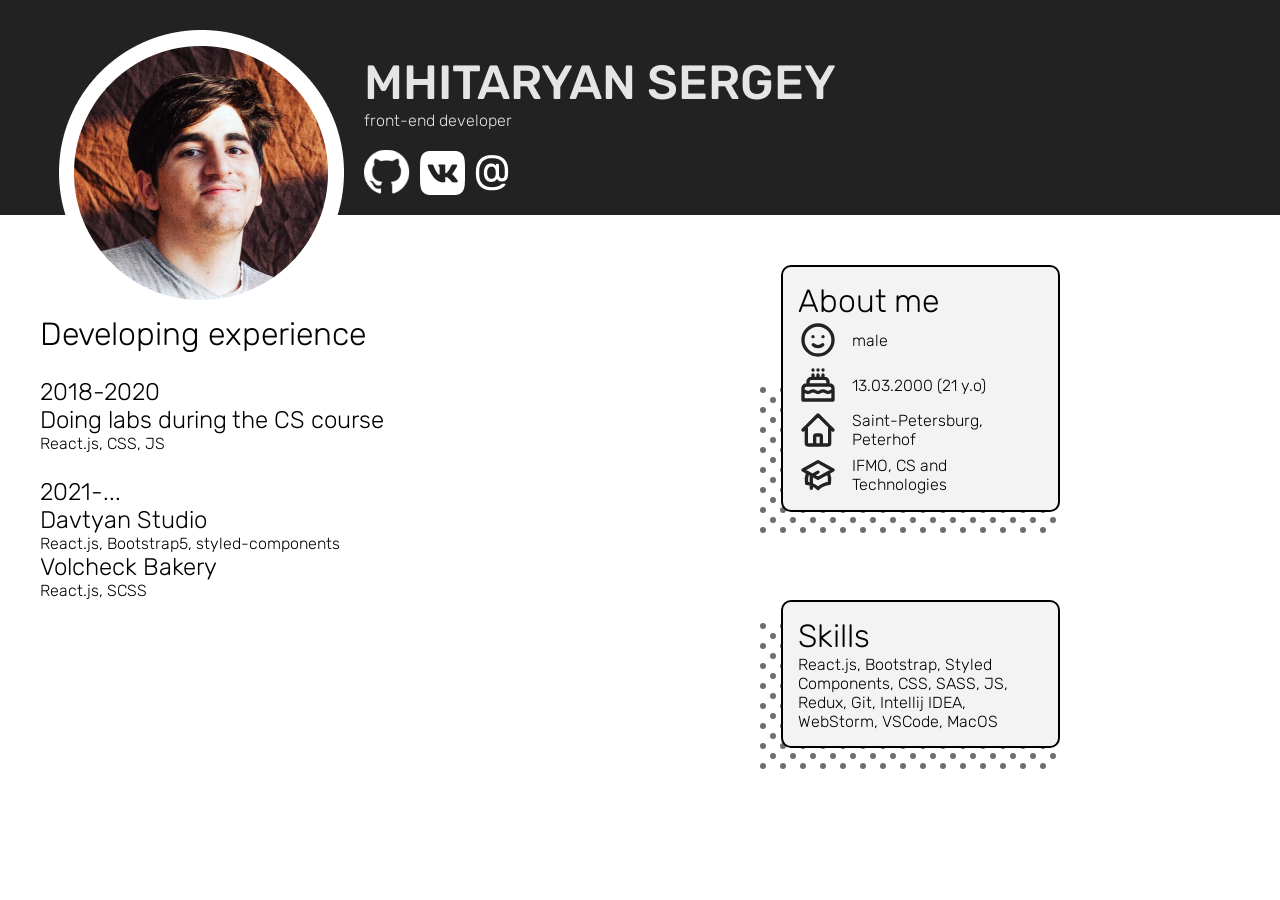
==== index.html @ d1ea2cc3 "refactor" ====
<head>
    <title>My portfolio</title>
    <meta charset="UTF-8">
    <meta name="viewport" content="width=device-width, initial-scale=1">
    <link rel="stylesheet" type="text/css" href="src/index.css">
</head>
<body>
<div class="header">
    <div class="container">
        <div class="avatar">
            <img alt="profilePic" src="src/res/pics/photo.png">
        </div>

        <div class="info">
            <div class="surname">
                MHITARYAN SERGEY
            </div>
            <div>
                front-end developer
            </div>
            <div class="social">
                <a href="https://github.com/jenkeyx">
                    <img alt="git icon" src="src/res/pics/icons/social/git.png" >
                </a>
                <a href="https://vk.com/jenkeyx">
                    <img alt="vk icon" src="src/res/pics/icons/social/vk.png">
                </a>
                <a href="mailto:megas1200812@ya.ru">
                    <img alt="mail icon" src="src/res/pics/icons/social/mail.png">
                </a>
            </div>
        </div>
    </div>
</div>

<div class="main">
    <div class="developing">
        <div class="label">
            Developing experience
        </div>
        <div class="chapter">
            <div class="period">2018-2020</div>
            <div class="projectName">Doing labs during the CS course</div>
            <div>React.js, CSS, JS</div>
        </div>
        <div class="chapter">
            <div class="period">2021-...</div>
            <div class="projectName">Davtyan Studio</div>
            <div>React.js, Bootstrap5, styled-components</div>
            <div class="projectName">Volcheck Bakery</div>
            <div>React.js, SCSS</div>
        </div>
    </div>
    <div class="about">
        <div class="card">
            <div class="label">About me</div>
            <div class="content">
                <div><img class="pictogram" alt="gender icon" src="src/res/pics/icons/pictograms/male.svg"></div>
                <div>male</div>
                <div><img class="pictogram" alt="cake icon" src="src/res/pics/icons/pictograms/cake.svg"></div>
                <div>13.03.2000 (21 y.o)</div>
                <div><img class="pictogram" alt="cake icon" src="src/res/pics/icons/pictograms/home.svg"></div>
                <div>Saint-Petersburg, Peterhof</div>
                <div><img class="pictogram" alt="cake icon" src="src/res/pics/icons/pictograms/academic-cap.svg"></div>
                <div>IFMO, CS and Technologies</div>
            </div>
        </div>
        <svg/>
    </div>
    <div class="skills">
        <div class="card">
            <div class="label"> Skills</div>
            <div class="content">
                React.js, Bootstrap, Styled Components, CSS, SASS, JS, Redux, Git, Intellij IDEA, WebStorm, VSCode,
                MacOS
            </div>
        </div>
        <svg/>
    </div>
</div>
</body>
---- src/index.css ----
* {
  margin: 0;
  font-size: 16px;
}

body {
  background-color: #FFFFFF;
  font-family: Rubik, sans-serif;
}
body .label {
  font-size: 2rem;
}

.header {
  padding-top: 30px;
  background: #222222;
  color: #E5E5E5;
}
.header .container {
  padding-left: 3%;
  max-width: 1200px;
  display: flex;
  margin: 0 auto;
}
@media (max-width: 600px) {
  .header .container {
    flex-direction: column;
    padding-left: 5%;
    padding-right: 5%;
  }
  .header .container .avatar {
    margin: 0 auto;
  }
  .header .container .info {
    display: flex;
    flex-direction: column;
    align-items: center;
    padding-left: 0;
    width: 100%;
  }
  .header .container .info .surname {
    text-align: center;
  }
}
.header .avatar {
  margin-bottom: -100px;
}
.header .info {
  padding-left: 20px;
  align-self: flex-end;
}
.header .info .surname {
  font-weight: 500;
  font-size: 3rem;
}
.header .info .social {
  display: flex;
  align-items: center;
  justify-items: center;
  padding-top: 20px;
  padding-bottom: 20px;
}
.header .info .social a {
  padding-right: 10px;
}

.main {
  margin: 0 auto;
  padding-left: 3%;
  padding-right: 3%;
  max-width: 1200px;
  background: #FFFFFF;
  padding-top: 50px;
  display: grid;
}
@media (min-width: 769px) {
  .main {
    grid-template-columns: 60% 40%;
    grid-template-areas: "developing about" "developing skills";
  }
}
@media (max-width: 768px) {
  .main {
    grid-template-columns: 60% 40%;
    grid-template-areas: "about skills" "developing developing";
  }
}
@media (max-width: 600px) {
  .main {
    grid-template-areas: "about about" "developing developing" "skills skills";
  }
}
@media (min-width: 600px) and (max-width: 768px) {
  .main {
    padding-top: 70px;
  }
}
.main .about {
  max-width: 300px;
  grid-area: about;
}
@media (max-width: 600px) {
  .main .about {
    justify-self: center;
  }
}
.main .about .card {
  position: relative;
  z-index: 2;
  margin-left: 7%;
  background: #F3F3F3;
  border: solid black 2px;
  padding: 5%;
  border-radius: 10px;
}
.main .about svg {
  margin-top: -125px;
  z-index: 1;
  background-color: #ffffff;
  background-image: url("data:image/svg+xml,%3Csvg width='20' height='20' viewBox='0 0 20 20' xmlns='http://www.w3.org/2000/svg'%3E%3Cg fill='%23000000' fill-opacity='0.57' fill-rule='evenodd'%3E%3Ccircle cx='3' cy='3' r='3'/%3E%3Ccircle cx='13' cy='13' r='3'/%3E%3C/g%3E%3C/svg%3E");
  width: 100%;
}
.main .about .content {
  display: grid;
  row-gap: 5px;
  column-gap: 5px;
  grid-template-columns: 20% 70%;
  align-items: center;
  justify-items: left;
}
.main .about .content .pictogram {
  width: 40px;
  height: 40px;
}
.main .skills {
  max-width: 300px;
  grid-area: skills;
}
@media (max-width: 600px) {
  .main .skills {
    justify-self: center;
  }
}
.main .skills .card {
  position: relative;
  z-index: 2;
  margin-left: 7%;
  background: #F3F3F3;
  border: solid black 2px;
  padding: 5%;
  border-radius: 10px;
}
.main .skills svg {
  margin-top: -125px;
  z-index: 1;
  background-color: #ffffff;
  background-image: url("data:image/svg+xml,%3Csvg width='20' height='20' viewBox='0 0 20 20' xmlns='http://www.w3.org/2000/svg'%3E%3Cg fill='%23000000' fill-opacity='0.57' fill-rule='evenodd'%3E%3Ccircle cx='3' cy='3' r='3'/%3E%3Ccircle cx='13' cy='13' r='3'/%3E%3C/g%3E%3C/svg%3E");
  width: 100%;
}
@media (max-width: 600px) {
  .main .skills {
    padding-top: 50px;
  }
}
.main .developing {
  margin-top: 50px;
}
.main .developing .chapter {
  padding-top: 25px;
}
.main .developing .chapter .period {
  font-size: 1.5rem;
}
.main .developing .chapter .projectName {
  font-size: 1.5rem;
}

@font-face {
  font-family: Rubik;
  font-style: normal;
  src: url(res/fonts/rubik_medium.ttf);
  font-weight: 500;
}
@font-face {
  font-family: Rubik;
  font-style: normal;
  src: url(res/fonts/rubik_light.ttf);
  font-weight: 400;
}

/*# sourceMappingURL=index.css.map */
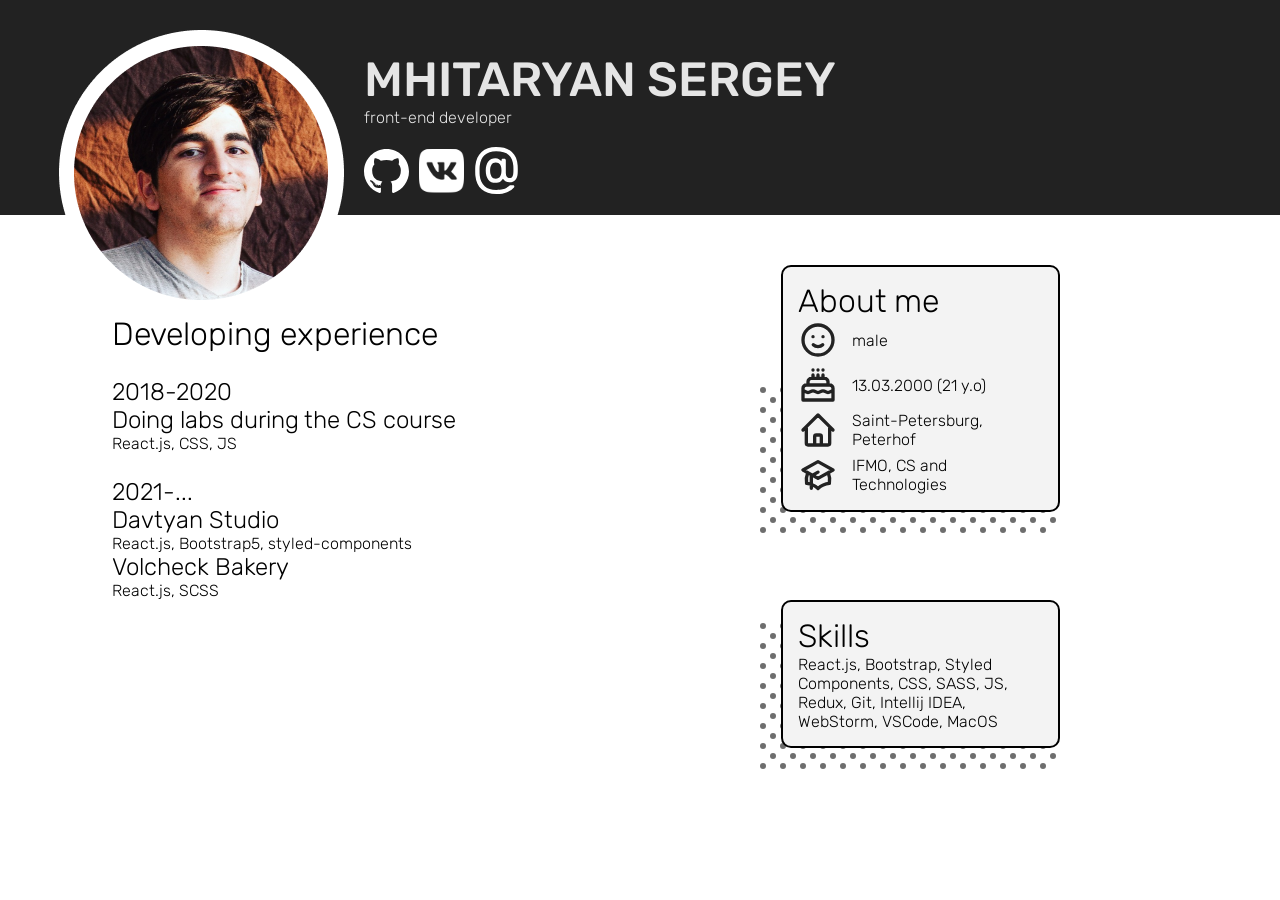
==== commit 9dea431c: "social icons changed on SVG" ====
--- a/index.html
+++ b/index.html
@@ -20,13 +20,13 @@
             </div>
             <div class="social">
                 <a href="https://github.com/jenkeyx">
-                    <img alt="git icon" src="src/res/pics/icons/social/git.png" >
+                    <img alt="git icon" src="src/res/pics/icons/social/git.svg" >
                 </a>
                 <a href="https://vk.com/jenkeyx">
-                    <img alt="vk icon" src="src/res/pics/icons/social/vk.png">
+                    <img alt="vk icon" src="src/res/pics/icons/social/vk.svg">
                 </a>
                 <a href="mailto:megas1200812@ya.ru">
-                    <img alt="mail icon" src="src/res/pics/icons/social/mail.png">
+                    <img alt="mail icon" src="src/res/pics/icons/social/mail.svg">
                 </a>
             </div>
         </div>
--- a/src/index.css
+++ b/src/index.css
@@ -63,6 +63,9 @@
 .header .info .social a {
   padding-right: 10px;
 }
+.header .info .social a img {
+  width: 45px;
+}
 
 .main {
   margin: 0 auto;
@@ -87,6 +90,7 @@
 }
 @media (max-width: 600px) {
   .main {
+    align-items: center;
     grid-template-areas: "about about" "developing developing" "skills skills";
   }
 }
@@ -164,6 +168,7 @@
 }
 .main .developing {
   margin-top: 50px;
+  margin-left: 10%;
 }
 .main .developing .chapter {
   padding-top: 25px;
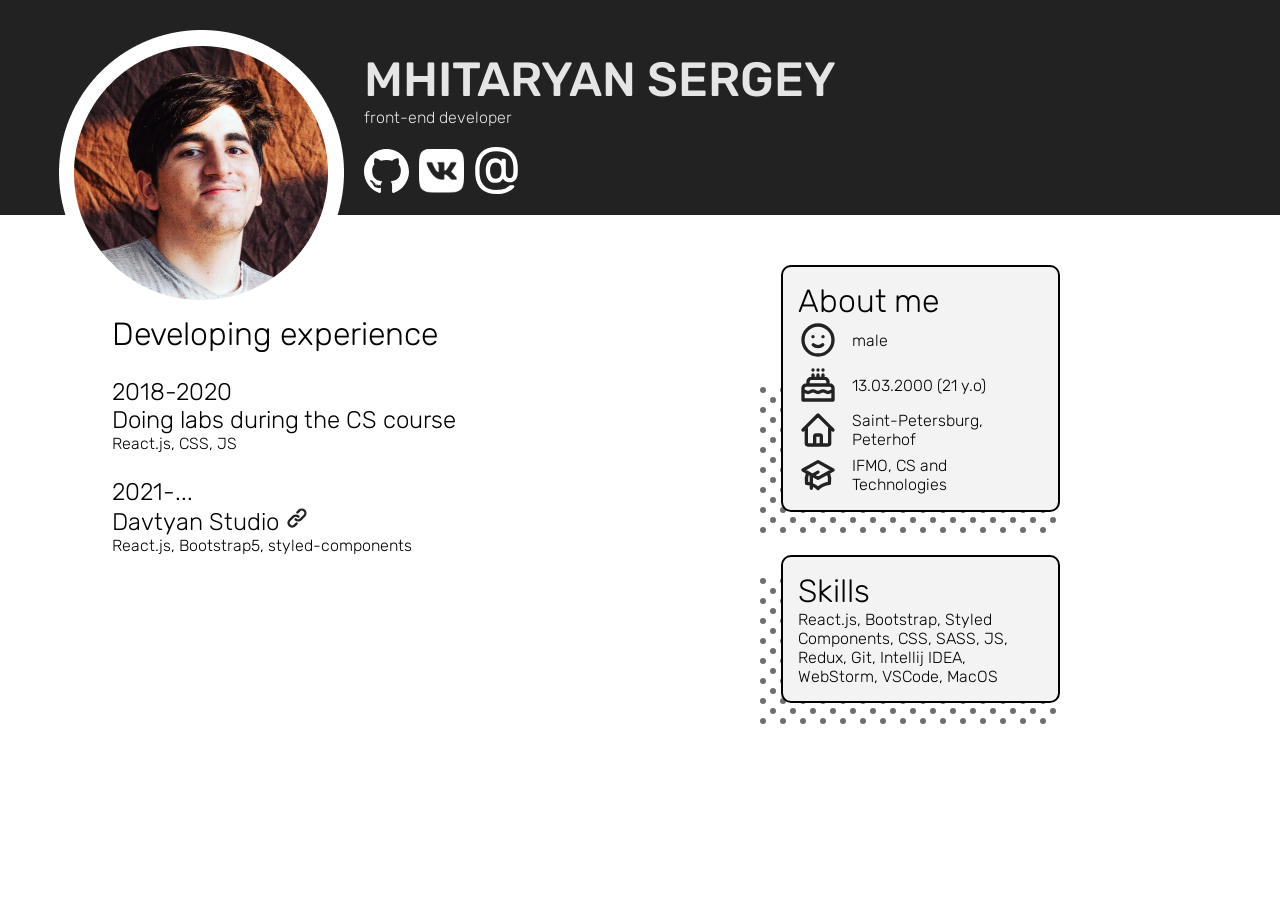
==== commit 926557a7: "link to project added" ====
--- a/index.html
+++ b/index.html
@@ -20,7 +20,7 @@
             </div>
             <div class="social">
                 <a href="https://github.com/jenkeyx">
-                    <img alt="git icon" src="src/res/pics/icons/social/git.svg" >
+                    <img alt="git icon" src="src/res/pics/icons/social/git.svg">
                 </a>
                 <a href="https://vk.com/jenkeyx">
                     <img alt="vk icon" src="src/res/pics/icons/social/vk.svg">
@@ -45,10 +45,12 @@
         </div>
         <div class="chapter">
             <div class="period">2021-...</div>
-            <div class="projectName">Davtyan Studio</div>
+            <div class="projectName"> Davtyan Studio
+                <a href="http://haircut-petergof.ru">
+                    <img alt="visit site" class="link-icon" src="src/res/pics/icons/pictograms/link.svg"/>
+                </a>
+            </div>
             <div>React.js, Bootstrap5, styled-components</div>
-            <div class="projectName">Volcheck Bakery</div>
-            <div>React.js, SCSS</div>
         </div>
     </div>
     <div class="about">
--- a/src/index.css
+++ b/src/index.css
@@ -179,6 +179,9 @@
 .main .developing .chapter .projectName {
   font-size: 1.5rem;
 }
+.main .developing .chapter .projectName .link-icon {
+  width: 1.5rem;
+}
 
 @font-face {
   font-family: Rubik;
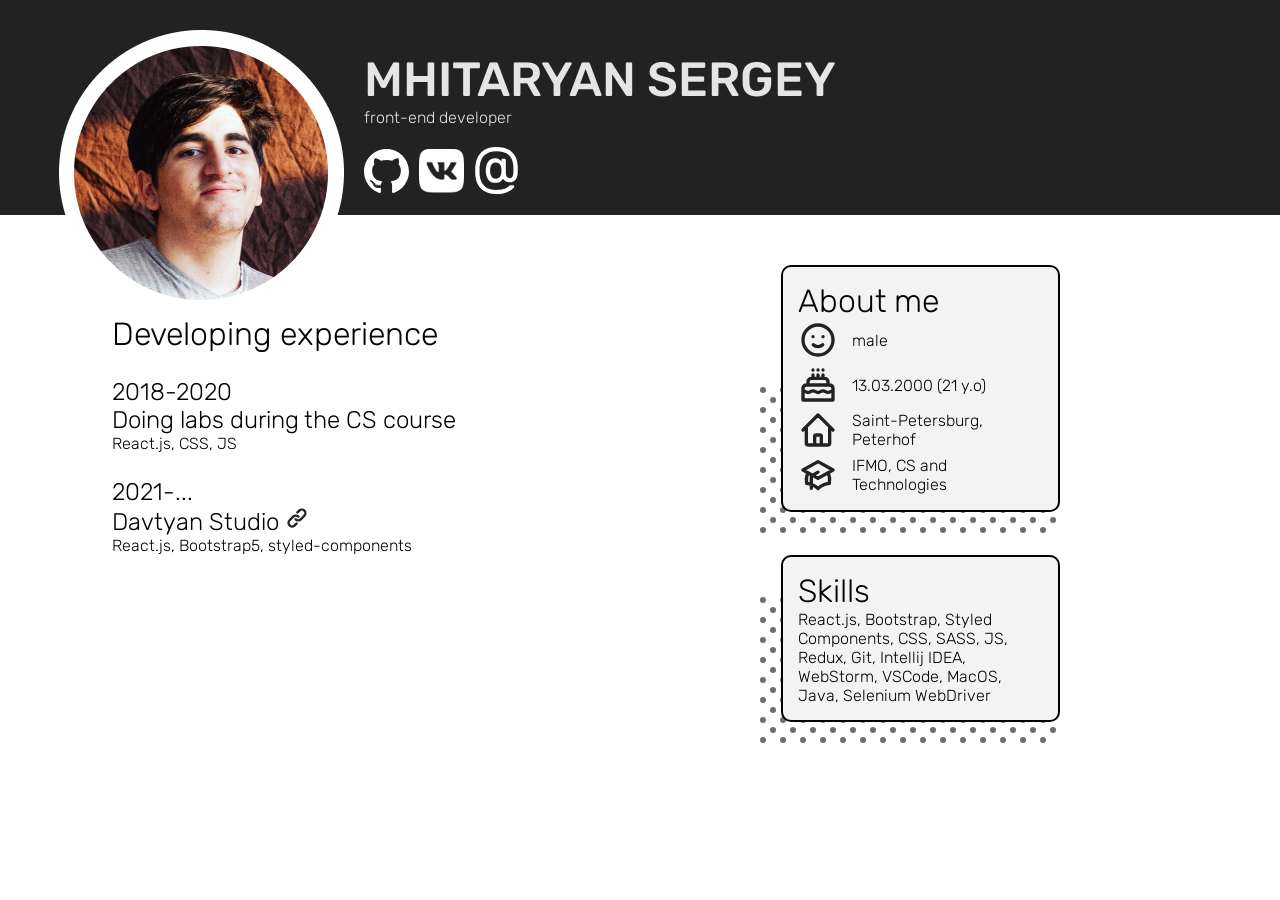
==== commit e79a3c16: "Skills updated" ====
--- a/index.html
+++ b/index.html
@@ -46,7 +46,7 @@
         <div class="chapter">
             <div class="period">2021-...</div>
             <div class="projectName"> Davtyan Studio
-                <a href="http://haircut-petergof.ru">
+                <a href="https://haircut-petergof.ru">
                     <img alt="visit site" class="link-icon" src="src/res/pics/icons/pictograms/link.svg"/>
                 </a>
             </div>
@@ -74,7 +74,7 @@
             <div class="label"> Skills</div>
             <div class="content">
                 React.js, Bootstrap, Styled Components, CSS, SASS, JS, Redux, Git, Intellij IDEA, WebStorm, VSCode,
-                MacOS
+                MacOS, Java, Selenium WebDriver
             </div>
         </div>
         <svg/>
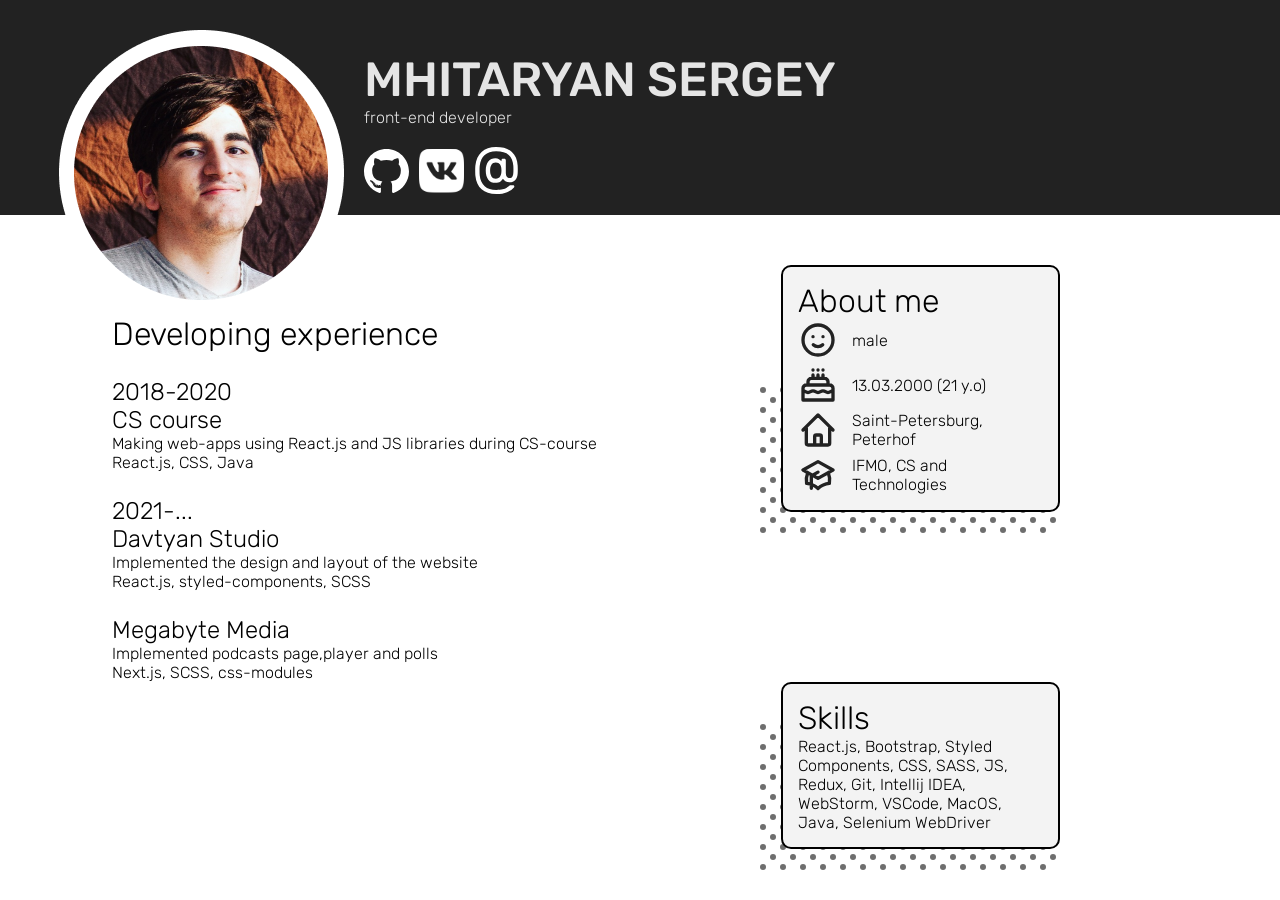
==== commit 229b7f9d: "updated portfolio" ====
--- a/index.html
+++ b/index.html
@@ -40,17 +40,20 @@
         </div>
         <div class="chapter">
             <div class="period">2018-2020</div>
-            <div class="projectName">Doing labs during the CS course</div>
-            <div>React.js, CSS, JS</div>
+            <div class="projectName">CS course</div>
+            <div>Making web-apps using React.js and JS libraries during CS-course</div>
+            <div>React.js, CSS, Java</div>
         </div>
         <div class="chapter">
             <div class="period">2021-...</div>
-            <div class="projectName"> Davtyan Studio
-                <a href="https://haircut-petergof.ru">
-                    <img alt="visit site" class="link-icon" src="src/res/pics/icons/pictograms/link.svg"/>
-                </a>
-            </div>
-            <div>React.js, Bootstrap5, styled-components</div>
+            <div class="projectName"> Davtyan Studio</div>
+            <div>Implemented the design and layout of the website</div>
+            <div>React.js, styled-components, SCSS</div>
+        </div>
+        <div class="chapter">
+            <div class="projectName"> Megabyte Media</div>
+            <div>Implemented podcasts page,player and polls</div>
+            <div>Next.js, SCSS, css-modules</div>
         </div>
     </div>
     <div class="about">
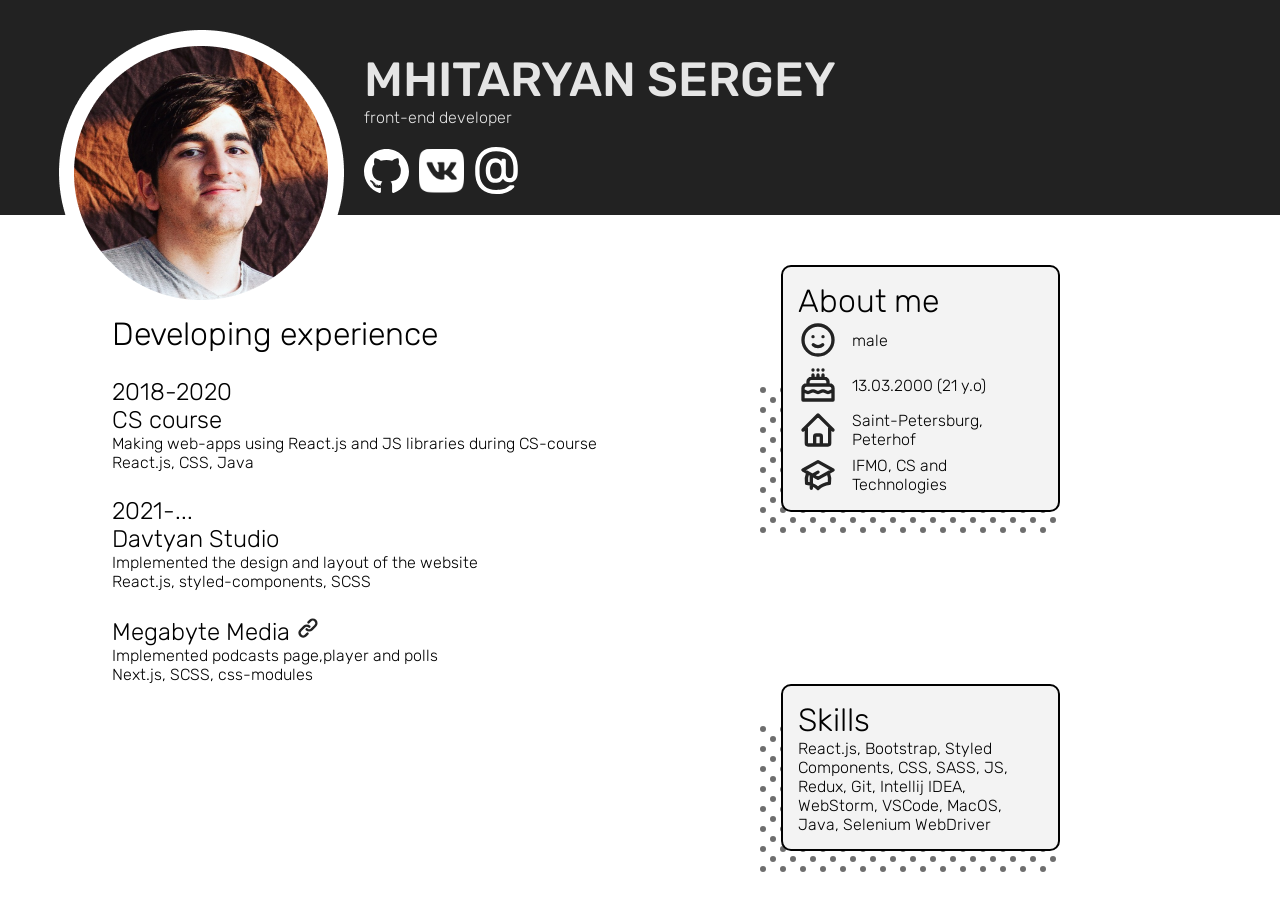
==== commit 3f936042: "project link added" ====
--- a/index.html
+++ b/index.html
@@ -51,7 +51,11 @@
             <div>React.js, styled-components, SCSS</div>
         </div>
         <div class="chapter">
-            <div class="projectName"> Megabyte Media</div>
+            <div class="projectName"> Megabyte Media
+                <a href="http://178.154.199.192/">
+                    <img alt="visit site" class="link-icon" src="src/res/pics/icons/pictograms/link.svg"/>
+                </a>
+            </div>
             <div>Implemented podcasts page,player and polls</div>
             <div>Next.js, SCSS, css-modules</div>
         </div>
